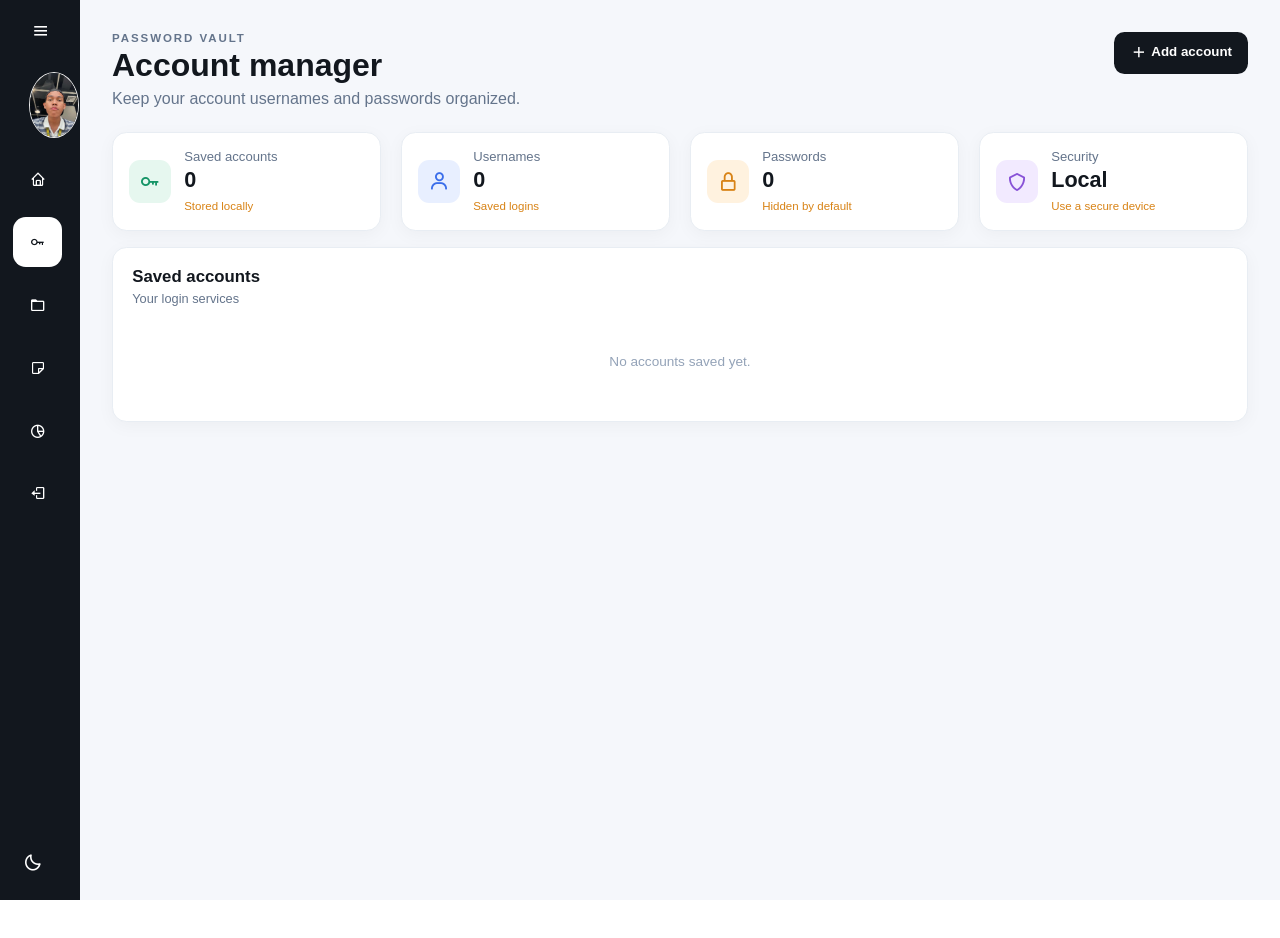
==== accounts.html @ 02d0ebcf "hopefully no bug" ====
<!DOCTYPE html>
<html lang="en">
<head>
    <meta charset="UTF-8">
    <meta name="viewport" content="width=device-width, initial-scale=1.0">
    <title>Account Manager</title>
    <link href='https://unpkg.com/boxicons@2.1.4/css/boxicons.min.css' rel='stylesheet'>
<link rel="stylesheet" href="homestyle.css">
</head>
<body>
    
    <aside id="sidebar"></aside>
    <main class="main-content dashboard-content">
        <div class="dashboard-header">
            <div>
                <p class="eyebrow">PASSWORD VAULT</p>
                <h1>Account manager</h1>
                <p class="welcome-text">Keep your account usernames and passwords organized.</p>
            </div>
            <button class="action-button" id="addSocialButton" type="button">
                <i class="bx bx-plus"></i>
                Add account
            </button>
        </div>
        <section class="panel form-panel" id="socialAccountFormPanel" hidden>
            <div class="panel-heading"><div><h2 id="accountFormTitle">Add an account</h2><p id="accountFormDescription">Save a service, username, and password.</p></div></div>
            <form id="socialAccountForm" class="inline-form">
                <input id="accountEditIndex" type="hidden" value="">
                <input id="socialPlatform" required placeholder="Service (e.g. Gmail)" aria-label="Service name">
                <input id="socialHandle" required placeholder="Username or email" aria-label="Username or email">
                <div class="password-field">
                    <input id="accountPassword" required type="password" placeholder="Password" aria-label="Password">
                    <button class="text-button password-toggle icon-button" type="button" data-target="accountPassword" aria-label="Show password"><i class="bx bx-show"></i></button>
                </div>
                <input id="accountUrl" type="url" placeholder="Website URL (optional)" aria-label="Website URL">
                <input id="accountLogo" type="url" placeholder="Logo image URL (optional)" aria-label="Logo image URL">
                <button class="action-button" id="accountSubmitButton" type="submit">Save account</button>
                <button class="text-button cancel-edit" id="cancelEditButton" type="button" hidden>Cancel</button>
            </form>
        </section>

        <section class="stats-grid" aria-label="Account statistics">
            <article class="stat-card">
                <div class="stat-icon sales-icon"><i class="bx bx-key"></i></div>
                <div><p>Saved accounts</p><h2 id="accountTotal">0</h2><span class="neutral">Stored locally</span></div>
            </article>
            <article class="stat-card">
                <div class="stat-icon orders-icon"><i class="bx bx-user"></i></div>
                <div><p>Usernames</p><h2 id="usernameTotal">0</h2><span class="neutral">Saved logins</span></div>
            </article>
            <article class="stat-card">
                <div class="stat-icon products-icon"><i class="bx bx-lock-alt"></i></div>
                <div><p>Passwords</p><h2 id="passwordTotal">0</h2><span class="neutral">Hidden by default</span></div>
            </article>
            <article class="stat-card">
                <div class="stat-icon customers-icon"><i class="bx bx-shield"></i></div>
                <div><p>Security</p><h2>Local</h2><span class="neutral">Use a secure device</span></div>
            </article>
        </section>

        <section class="dashboard-panels account-panels">
            <article class="panel orders-panel">
                <div class="panel-heading">
                    <div>
                        <h2>Saved accounts</h2>
                        <p>Your login services</p>
                    </div>
                </div>
                <div class="order-list" id="socialAccountsList">
                    <p class="empty-state">No accounts saved yet.</p>
                </div>
            </article>
        </section>
    </main>
</body>
<script src="sidebar.js"></script>
<script src="logout.js"></script>
<script src="accounts.js"></script>
</html>
---- homestyle.css ----
*{
    margin: 0;
    padding: 0;
    box-sizing: border-box;
    font-family: 'Segoe UI', Tahoma, Geneva, Verdana, sans-serif;
}

.user-img{
    width: 50px;
    border-radius: 100%;
    border: 1px solid #eee;
}

.sidebar {
    position: absolute;
    top: 0;
    left: 0;
    height: 100vh;
    width: 80px;
    background-color: #12171e;
    padding: .4rem 0.8rem;
    transition: none;
}
.main-content {
    position: relative;
    left: 80px;
    width: calc(100% - 80px);
    min-height: 100vh;
    padding: 2rem;
    transition: all 0.5s ease;
}
.sidebar.active ~ .main-content {
    left: 250px;
    width: calc(100% - 250px);
}
.container {
    text-align: left;
}
.sidebar.active {
width: 250px;
}

.sidebar #btn {
    position: absolute;
    color: #fff;
    top: .4rem;
    left: 50%;
    right: auto;
    transform: translateX(-50%);
    width: 40px;
    height: 50px;
    font-size: 1.2rem;
    line-height: 50px;
    text-align: center;
    cursor: pointer;
    z-index: 3;
    background: transparent;
    border: 0;
}
.sidebar.active #btn{
    left: 90%;
    right: auto;
    transform: translateX(-50%);
}

.sidebar .top .logo {
    color: #fff;
    display: flex;
    height: 50px;
    width: 100%;
    align-items: center;
    pointer-events: none;
    opacity: 0;
}

.sidebar.active .top .logo{
    opacity: 1;
}
.top .logo {
    font-size: 1.5rem;
    margin-right: 5px;
}
.user {
display: flex;
align-items: center;
margin: 1rem;
}
.user p {
    color: #fff;
    opacity: 1;
    margin-right: 1rem;
}
.bold {
    font-weight: 600;
}
.sidebar p{
    opacity: 0;
}
.sidebar.sidebar.active p{
    opacity: 1;
}

.sidebar ul li {
    position: relative;
    list-style-type:none;
    height: 50px;
    width: 90%;
    margin: 0;
    line-height: 50px;
}
.sidebar ul {
    display: flex;
    flex-direction: column;
    gap: 0.8rem;
    width: 100%;
    margin: 0;
    padding: 0;
}
.sidebar ul li a{
    color: #fff;
    display: flex;
    align-items: center;
    height: 50px;
    text-decoration: none;
    border-radius: 0.8rem;
}

.sidebar ul li a:hover{
    background-color: #fff;
    color: #12171e;
}
.sidebar ul li a.active{
    background-color: #fff;
    color: #12171e;
}
.theme-toggle {
    position: absolute;
    top: auto;
    bottom: .75rem;
    left: .75rem;
    right: auto;
    width: 40px;
    height: 50px;
    border: 0;
    padding: 0;
    display: flex;
    align-items: center;
    background: transparent;
    color: #fff;
    cursor: pointer;
    border-radius: 0.8rem;
    font: inherit;
    text-align: left;
}
.theme-toggle:hover { background: #fff; color: #12171e; }
.theme-toggle i { flex: 0 0 50px; width: 50px; text-align: center; font-size: 1.2rem; }
.theme-toggle .nav-item { opacity: 0; }
.theme-toggle i { flex: 0 0 40px; width: 40px; }
.sidebar.active .theme-toggle .nav-item { opacity: 1; }
.sidebar.active .theme-toggle { left: .75rem; right: auto; width: 8rem; }
.sidebar ul li a i {
    flex: 0 0 50px;
    width: 50px;
    min-width: 50px;
    text-align: center;
    height: 50px;
    border-radius: 12px;
    line-height: 50px;
}

.sidebar .nav-item{
    opacity: 0;
    height: 50px;
    line-height: 50px;
}
.sidebar.active .nav-item{
    opacity: 1;
}
.sidebar ul li .tooltip {
    position: absolute;
    left: calc(100% + 0.75rem);
    top: 50%;
    transform: translateY(-50%);
    background: #12171e;
    color: #fff;
    box-shadow: 0 0.5rem 0.8rem rgba(0, 0, 0, 0.2);
    border-radius: .6rem;
    padding: .4rem 1.2rem;
    line-height: 1.8rem;
    z-index: 20;
    opacity: 0;
    pointer-events: none;
    white-space: nowrap;
}
.sidebar ul li:hover .tooltip {
    opacity: 1;
}
.sidebar.active ul li .tooltip {
    display: none;
}

.dashboard-content {
    background: #f5f7fb;
    color: #12171e;
}

.dashboard-header {
    display: flex;
    align-items: flex-start;
    justify-content: space-between;
    gap: 1rem;
    margin-bottom: 1.5rem;
}

.dashboard-header h1 {
    font-size: 2rem;
    margin: 0.2rem 0 0.35rem;
}

.eyebrow {
    color: #64748b;
    font-size: 0.72rem;
    font-weight: 700;
    letter-spacing: 0.12rem;
}

.welcome-text,
.panel-heading p {
    color: #64748b;
}

.action-button {
    border: 0;
    border-radius: 0.65rem;
    background: #12171e;
    color: #fff;
    padding: 0.75rem 1rem;
    font-weight: 600;
    cursor: pointer;
}

.action-button i {
    vertical-align: middle;
    font-size: 1.1rem;
}

.stats-grid {
    display: grid;
    grid-template-columns: repeat(4, minmax(0, 1fr));
    gap: 1rem;
    margin-bottom: 1rem;
}

.stat-card,
.panel {
    background: #fff;
    border: 1px solid #e8edf3;
    border-radius: 0.9rem;
    box-shadow: 0 4px 18px rgba(18, 23, 30, 0.04);
}

.stat-card {
    display: flex;
    align-items: center;
    gap: 0.8rem;
    padding: 1rem;
}

.stat-icon {
    display: grid;
    place-items: center;
    width: 2.65rem;
    height: 2.65rem;
    border-radius: 0.7rem;
    font-size: 1.35rem;
}

.sales-icon { background: #e6f7ef; color: #159466; }
.orders-icon { background: #e8efff; color: #3b6eea; }
.products-icon { background: #fff2df; color: #d88316; }
.customers-icon { background: #f2eaff; color: #8852d7; }
.stat-card p { color: #64748b; font-size: 0.82rem; }
.stat-card h2 { margin: 0.2rem 0; font-size: 1.35rem; }
.positive, .neutral { font-size: 0.72rem; }
.positive { color: #159466; }
.neutral { color: #d88316; }

.dashboard-panels {
    display: grid;
    grid-template-columns: minmax(0, 1.4fr) minmax(300px, 1fr);
    gap: 1rem;
}

.panel { padding: 1.2rem; }
.panel-heading { display: flex; justify-content: space-between; align-items: flex-start; gap: 1rem; }
.panel-heading h2 { font-size: 1.05rem; margin-bottom: 0.25rem; }
.panel-heading p { font-size: 0.8rem; }
.panel-heading select { border: 1px solid #dfe5ec; border-radius: 0.45rem; padding: 0.45rem; color: #64748b; }
.view-link { color: #3b6eea; font-size: 0.8rem; text-decoration: none; font-weight: 600; }

.chart { display: flex; height: 220px; margin-top: 1.2rem; }
.chart-values { display: flex; flex-direction: column; justify-content: space-between; color: #94a3b8; font-size: 0.7rem; padding-bottom: 1.45rem; }
.chart-area { position: relative; flex: 1; margin-left: 0.8rem; }
.chart-area:before { content: ""; position: absolute; inset: 0 0 1.45rem; background: repeating-linear-gradient(to bottom, #e9eef4 0, #e9eef4 1px, transparent 1px, transparent 25%); }
.chart-bars { position: absolute; inset: 0 0 1.45rem; display: flex; align-items: flex-end; justify-content: space-around; padding: 0 1rem; }
.chart-bars span { width: 11%; max-width: 2.5rem; border-radius: 0.35rem 0.35rem 0 0; background: #b9c8e8; }
.chart-bars .current-bar { background: #12171e; }
.chart-labels { position: absolute; bottom: 0; left: 0; right: 0; display: flex; justify-content: space-around; color: #94a3b8; font-size: 0.7rem; }

.order-list { margin-top: 1rem; }
.empty-state { color: #94a3b8; font-size: 0.85rem; padding: 2rem 0; text-align: center; }
.order-row { display: grid; grid-template-columns: 2rem 1fr auto; align-items: center; gap: 0.65rem; padding: 0.8rem 0; border-bottom: 1px solid #eef1f5; }
.order-row:last-child { border-bottom: 0; }
.order-avatar { display: grid; place-items: center; width: 2rem; height: 2rem; border-radius: 50%; background: #dce9ff; color: #3b6eea; font-size: 0.68rem; font-weight: 700; }
.order-avatar.purple { background: #eee3ff; color: #8852d7; }
.order-avatar.orange { background: #ffead4; color: #d88316; }
.order-row strong, .order-row small { display: block; }
.order-row strong { font-size: 0.8rem; }
.order-row small { color: #94a3b8; font-size: 0.68rem; margin-top: 0.15rem; }
.order-row b { font-size: 0.78rem; }
.status { grid-column: 2 / 4; justify-self: start; padding: 0.2rem 0.45rem; border-radius: 0.35rem; font-size: 0.65rem; }
.shipped { color: #3b6eea; background: #e8efff; }
.pending { color: #d88316; background: #fff2df; }
.delivered { color: #159466; background: #e6f7ef; }

.quick-actions,
.home-panels,
.dashboard-panels,
.stats-grid,
.settings-grid {
    display: grid;
    gap: 1.25rem;
    margin-bottom: 1rem;
}

.quick-actions { grid-template-columns: repeat(3, minmax(0, 1fr)); }

.quick-action {
    display: flex;
    align-items: center;
    gap: 0.75rem;
    padding: 1rem;
    color: #12171e;
    background: #fff;
    border: 1px solid #e8edf3;
    border-radius: 0.9rem;
    text-decoration: none;
}

.quick-action > i:first-child {
    color: #3b6eea;
    font-size: 1.5rem;
}

.quick-action > i:last-child { margin-left: auto; color: #94a3b8; }
.quick-action strong, .quick-action small { display: block; }
.quick-action small { color: #64748b; margin-top: 0.25rem; }
.home-panels,
.dashboard-panels { grid-template-columns: minmax(0, 1.4fr) minmax(260px, 1fr); }
.account-panels { grid-template-columns: 1fr; }
.panel-icon { color: #3b6eea; font-size: 1.4rem; }
.home-empty { display: flex; flex-direction: column; align-items: center; gap: 0.35rem; padding: 2.5rem 1rem; }
.home-empty i { font-size: 2rem; color: #94a3b8; }
.home-empty span { color: #94a3b8; font-size: 0.8rem; text-align: center; }
.summary-list { margin-top: 0.8rem; }
.summary-list div { display: flex; justify-content: space-between; padding: 0.7rem 0; border-bottom: 1px solid #eef1f5; color: #64748b; }
.summary-list div:last-child { border-bottom: 0; }
.summary-list strong { color: #12171e; }
.settings-grid { grid-template-columns: repeat(2, minmax(0, 1fr)); }
.settings-card { display: flex; flex-direction: column; gap: 0.5rem; }
.settings-card .panel-heading { margin-bottom: 0.5rem; }
.settings-card label { color: #475569; font-size: 0.82rem; font-weight: 600; }
.settings-card input { width: 100%; border: 1px solid #dfe5ec; border-radius: 0.5rem; padding: 0.7rem; font: inherit; }
.checkbox-row { display: flex; align-items: center; gap: 0.5rem; margin-top: 0.4rem; font-weight: 400 !important; }
.settings-actions { grid-column: 1 / -1; display: flex; align-items: center; justify-content: flex-end; gap: 1rem; }
.settings-success { color: #159466; font-size: 0.85rem; }
.settings-error { color: #dc3545; font-size: 0.85rem; }
.personal-info-form { max-width: 900px; }
.personal-info-grid { display: grid; grid-template-columns: repeat(2, minmax(0, 1fr)); gap: 1.25rem; margin-top: 1rem; }
.personal-info-grid label { color: #475569; font-size: 0.82rem; font-weight: 600; }
.personal-info-grid input, .personal-info-grid textarea { display: block; width: 100%; margin-top: 0.35rem; border: 1px solid #dfe5ec; border-radius: 0.5rem; padding: 0.7rem; font: inherit; resize: vertical; }
.personal-info-grid .full-field { grid-column: 1 / -1; }
.note-preview { margin: 0 0 0.8rem; color: #64748b; font-size: 0.85rem; }
.form-panel { margin-bottom: 1rem; }
.inline-form { display: flex; gap: 1rem; flex-wrap: wrap; margin-top: 1rem; }
.inline-form input { flex: 1 1 160px; border: 1px solid #dfe5ec; border-radius: 0.5rem; padding: 0.7rem; font: inherit; }
.password-field { position: relative; display: flex; flex: 1 1 160px; }
.password-field input { min-width: 0; width: 100%; padding-right: 3.5rem; }
.password-field .password-toggle { position: absolute; top: 50%; right: 0.7rem; transform: translateY(-50%); }
.data-list { margin-top: 0.8rem; }
.data-row { display: grid; grid-template-columns: minmax(0, 1.5fr) minmax(0, 1fr) minmax(0, 1fr); gap: 1.25rem; padding: 0.85rem 0; border-bottom: 1px solid #eef1f5; color: #64748b; }
.data-row strong { color: #12171e; }
.text-button { border: 0; background: transparent; color: #3b6eea; cursor: pointer; font: inherit; font-size: 0.78rem; }
.account-row { display: grid; grid-template-columns: 2.5rem minmax(0, 1fr) auto; align-items: center; gap: 0.75rem; padding: 0.85rem 0; border-bottom: 1px solid #eef1f5; }
.account-row:last-child { border-bottom: 0; }
.account-logo { display: grid; place-items: center; width: 2.5rem; height: 2.5rem; border-radius: 0.65rem; object-fit: contain; background: #eef3ff; color: #3b6eea; font-weight: 700; }
.account-details strong, .account-details span { display: block; }
.account-details strong { color: #12171e; font-size: 0.85rem; }
.account-details span { color: #64748b; font-size: 0.78rem; margin-top: 0.2rem; overflow-wrap: anywhere; }
.account-password { display: inline-flex; align-items: center; gap: 0.4rem; }
.masked-password { color: #475569; font-family: monospace; letter-spacing: 0.08rem; }
.account-actions { position: relative; display: flex; align-items: center; justify-content: flex-end; gap: 0.45rem; }
.icon-button { display: inline-grid; place-items: center; border: 0; background: transparent; color: #64748b; cursor: pointer; padding: 0.35rem; font-size: 1.1rem; line-height: 1; }
.icon-button:hover, .account-menu-toggle:hover { color: #3b6eea; }
.account-menu-toggle { border: 0; background: transparent; color: #64748b; cursor: pointer; padding: 0.35rem; font-size: 1.25rem; }
.account-menu { position: absolute; top: calc(100% + 0.25rem); right: 0; z-index: 10; min-width: 10.5rem; padding: 0.35rem; background: #fff; border: 1px solid #e8edf3; border-radius: 0.55rem; box-shadow: 0 8px 20px rgba(18, 23, 30, 0.12); }
.account-menu button { display: block; width: 100%; border: 0; background: transparent; color: #475569; cursor: pointer; padding: 0.5rem 0.65rem; text-align: left; font: inherit; font-size: 0.78rem; border-radius: 0.35rem; }
.account-menu button:hover { background: #f1f5fb; color: #12171e; }
.account-menu .danger-action { color: #dc3545; }
.account-action-status { color: #159466; font-size: 0.72rem; }
.favorite-mark { color: #d88316; font-size: 0.8rem; }
.account-extra { display: flex; flex-wrap: wrap; gap: 0.75rem; margin-top: 0.45rem; color: #64748b; font-size: 0.75rem; }
.account-extra a { color: #3b6eea; text-decoration: none; }
.cancel-edit { padding: 0.7rem; }
[hidden] { display: none !important; }

body.dark-mode .dashboard-content { background: #101722 !important; color: #f8fafc; }
body.dark-mode .stat-card,
body.dark-mode .panel,
body.dark-mode .quick-action { background: #182231; border-color: #2b394c; color: #f8fafc; }
body.dark-mode .welcome-text,
body.dark-mode .panel-heading p,
body.dark-mode .stat-card p,
body.dark-mode .quick-action small,
body.dark-mode .account-details span,
body.dark-mode .empty-state,
body.dark-mode .summary-list div { color: #a9b7c8; }
body.dark-mode .stat-card h2,
body.dark-mode .summary-list strong,
body.dark-mode .quick-action,
body.dark-mode .account-details strong,
body.dark-mode .panel-heading h2 { color: #f8fafc; }
body.dark-mode .action-button { background: #f8fafc; color: #101722; }
body.dark-mode .settings-card input,
body.dark-mode .personal-info-grid input,
body.dark-mode .personal-info-grid textarea,
body.dark-mode .inline-form input { background: #101722; border-color: #35465c; color: #f8fafc; }
body.dark-mode .account-menu { background: #182231; border-color: #35465c; }
body.dark-mode .account-menu button { color: #d7e0eb; }
body.dark-mode .account-menu button:hover { background: #263449; color: #fff; }
body.dark-mode .account-row,
body.dark-mode .data-row,
body.dark-mode .summary-list div { border-color: #2b394c; }
body.dark-mode .quick-action { border-color: #2b394c; }
body.dark-mode .account-menu-toggle,
body.dark-mode .icon-button { color: #a9b7c8; }
body.dark-mode .chart-area:before { background: repeating-linear-gradient(to bottom, #2b394c 0, #2b394c 1px, transparent 1px, transparent 25%); }
body.dark-mode .chart-bars .current-bar { background: #f8fafc; }

@media (max-width: 768px) {
    body {
        overflow-x: hidden;
        padding-bottom: 76px;
    }

    .sidebar,
    .sidebar.active {
        position: fixed;
        top: auto;
        bottom: 0;
        left: 0;
        z-index: 1000;
        width: 100vw;
        max-width: 100vw;
        height: 76px;
        padding: 0;
        border-top: 1px solid rgba(255, 255, 255, 0.12);
    }

    .sidebar .top {
        position: relative;
        width: 100%;
        height: 100%;
    }

    .sidebar .logo,
    .sidebar .user,
    .sidebar #btn {
        display: none;
    }

    .sidebar ul {
        position: absolute;
        left: 0;
        bottom: 0;
        display: flex;
        flex-direction: row;
        width: 100%;
        height: 100%;
        margin: 0;
        padding: 0;
        align-items: stretch;
        justify-content: space-around;
        gap: 0;
    }

    .sidebar ul li {
        flex: 1 1 0;
        width: auto;
        height: 100%;
        margin: 0;
        line-height: normal;
    }

    .sidebar ul li a,
    .sidebar ul li a.active {
        height: 100%;
        min-width: 0;
        padding: 6px 2px;
        border-radius: 0;
        flex-direction: column;
        justify-content: center;
        gap: 2px;
    }

    .sidebar .theme-toggle,
    .sidebar.active .theme-toggle {
        position: fixed;
        top: auto;
        left: 0.75rem;
        right: auto;
        bottom: 5.25rem;
        z-index: 1001;
        width: 2.75rem;
        height: 2.75rem;
        padding: 0;
        border-radius: 50%;
        justify-content: center;
        text-align: center;
    }

    .sidebar .theme-toggle i {
        flex: 0 0 auto;
        width: auto;
        font-size: 1.35rem;
    }

    .sidebar .theme-toggle .nav-item {
        display: none;
    }

    .sidebar ul li a i {
        min-width: 0;
        width: auto;
        height: auto;
        line-height: 1;
        font-size: 1.35rem;
    }

    .sidebar .nav-item,
    .sidebar.active .nav-item {
        display: block;
        overflow: hidden;
        max-width: 100%;
        height: auto;
        font-size: 0.65rem;
        line-height: 1.1;
        text-overflow: ellipsis;
        white-space: nowrap;
        opacity: 1;
    }

    .sidebar ul li .tooltip,
    .sidebar.active ul li .tooltip,
    .sidebar ul li:hover .tooltip {
        display: none;
    }

    .main-content,
    .sidebar.active ~ .main-content {
        left: 0;
        width: 100%;
        min-height: calc(100vh - 76px);
        padding: 20px 16px 24px;
    }

    .main-content h1 {
        font-size: 1.75rem;
        line-height: 1.2;
        margin-bottom: 0.75rem;
    }

    .main-content p {
        font-size: 1rem;
        line-height: 1.5;
    }

    .sidebar ul li a:hover,
    .sidebar ul li a.active {
        background-color: #fff;
        color: #12171e;
    }

    .dashboard-header {
        display: block;
    }

    .dashboard-header .action-button {
        margin-top: 1rem;
    }

    .stats-grid,
    .dashboard-panels,
    .quick-actions,
    .home-panels,
    .settings-grid {
        grid-template-columns: 1fr;
    }

    .stat-card {
        min-width: 0;
    }

    .panel-heading select {
        max-width: 8rem;
    }

    .settings-actions {
        grid-column: auto;
        justify-content: space-between;
    }

    .personal-info-grid {
        grid-template-columns: 1fr;
    }

    .personal-info-grid .full-field {
        grid-column: auto;
    }

    .inline-form {
        flex-direction: column;
    }

    .inline-form .action-button {
        width: 100%;
    }

    .data-row {
        grid-template-columns: 1fr;
        gap: 0.25rem;
    }

    .account-row {
        grid-template-columns: 2.5rem minmax(0, 1fr);
    }

    .account-password {
        grid-column: 2;
    }

    .account-actions {
        grid-column: 2;
        justify-content: flex-end;
    }
}
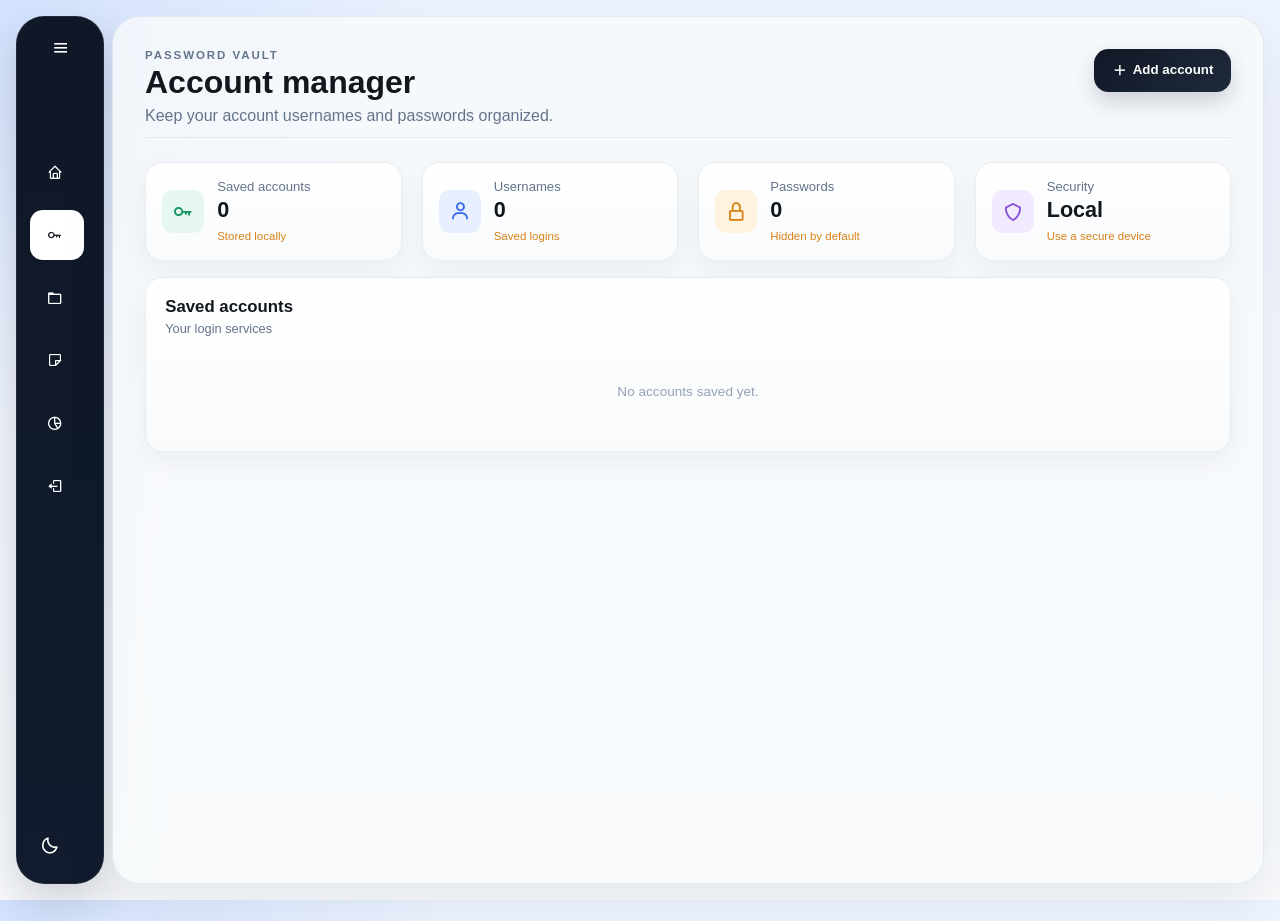
==== commit b5020939: "update" ====
--- a/accounts.html
+++ b/accounts.html
@@ -4,6 +4,8 @@
     <meta charset="UTF-8">
     <meta name="viewport" content="width=device-width, initial-scale=1.0">
     <title>Account Manager</title>
+    <link rel="manifest" href="manifest.webmanifest">
+    <meta name="theme-color" content="#12171e">
     <link href='https://unpkg.com/boxicons@2.1.4/css/boxicons.min.css' rel='stylesheet'>
 <link rel="stylesheet" href="homestyle.css">
 </head>
@@ -76,4 +78,5 @@
 <script src="sidebar.js"></script>
 <script src="logout.js"></script>
 <script src="accounts.js"></script>
+<script src="pwa.js"></script>
 </html>
--- a/homestyle.css
+++ b/homestyle.css
@@ -5,6 +5,13 @@
     font-family: 'Segoe UI', Tahoma, Geneva, Verdana, sans-serif;
 }
 
+body {
+    background:
+        radial-gradient(circle at top left, rgba(59, 130, 246, 0.15), transparent 28%),
+        linear-gradient(180deg, #edf3ff 0%, #f8fafc 100%);
+    color: #0f172a;
+}
+
 .user-img{
     width: 50px;
     border-radius: 100%;
@@ -13,25 +20,34 @@
 
 .sidebar {
     position: absolute;
-    top: 0;
-    left: 0;
-    height: 100vh;
-    width: 80px;
-    background-color: #12171e;
-    padding: .4rem 0.8rem;
+    top: 16px;
+    left: 16px;
+    height: calc(100vh - 32px);
+    width: 88px;
+    background: linear-gradient(180deg, #101827 0%, #111b2d 100%);
+    border: 1px solid rgba(148, 163, 184, 0.12);
+    border-radius: 28px;
+    box-shadow: 0 18px 44px rgba(15, 23, 42, 0.18);
+    padding: .75rem 0.8rem;
     transition: none;
 }
 .main-content {
     position: relative;
-    left: 80px;
-    width: calc(100% - 80px);
-    min-height: 100vh;
+    left: 112px;
+    width: calc(100% - 128px);
+    min-height: calc(100vh - 32px);
+    margin: 16px 0;
     padding: 2rem;
+    border-radius: 28px;
+    background: rgba(255, 255, 255, 0.82);
+    backdrop-filter: blur(18px);
+    border: 1px solid rgba(148, 163, 184, 0.18);
+    box-shadow: 0 20px 52px rgba(15, 23, 42, 0.08);
     transition: all 0.5s ease;
 }
 .sidebar.active ~ .main-content {
-    left: 250px;
-    width: calc(100% - 250px);
+    left: 266px;
+    width: calc(100% - 282px);
 }
 .container {
     text-align: left;
@@ -200,7 +216,7 @@
 }
 
 .dashboard-content {
-    background: #f5f7fb;
+    background: rgba(248, 250, 252, 0.8);
     color: #12171e;
 }
 
@@ -210,6 +226,8 @@
     justify-content: space-between;
     gap: 1rem;
     margin-bottom: 1.5rem;
+    padding-bottom: 0.75rem;
+    border-bottom: 1px solid rgba(148, 163, 184, 0.18);
 }
 
 .dashboard-header h1 {
@@ -231,12 +249,13 @@
 
 .action-button {
     border: 0;
-    border-radius: 0.65rem;
-    background: #12171e;
+    border-radius: 0.9rem;
+    background: linear-gradient(135deg, #111827 0%, #1f2a3a 100%);
     color: #fff;
-    padding: 0.75rem 1rem;
-    font-weight: 600;
+    padding: 0.8rem 1.1rem;
+    font-weight: 700;
     cursor: pointer;
+    box-shadow: 0 10px 22px rgba(15, 23, 42, 0.18);
 }
 
 .action-button i {
@@ -253,10 +272,10 @@
 
 .stat-card,
 .panel {
-    background: #fff;
-    border: 1px solid #e8edf3;
-    border-radius: 0.9rem;
-    box-shadow: 0 4px 18px rgba(18, 23, 30, 0.04);
+    background: linear-gradient(180deg, rgba(255,255,255,0.96), rgba(248,250,252,0.96));
+    border: 1px solid rgba(148, 163, 184, 0.18);
+    border-radius: 1.1rem;
+    box-shadow: 0 10px 24px rgba(15, 23, 42, 0.05);
 }
 
 .stat-card {
@@ -334,21 +353,36 @@
 }
 
 .quick-actions { grid-template-columns: repeat(3, minmax(0, 1fr)); }
+.home-tools { grid-template-columns: repeat(4, minmax(0, 1fr)); }
 
 .quick-action {
     display: flex;
     align-items: center;
     gap: 0.75rem;
-    padding: 1rem;
+    padding: 1rem 1.05rem;
     color: #12171e;
-    background: #fff;
-    border: 1px solid #e8edf3;
+    background: linear-gradient(135deg, #ffffff 0%, #f4f8ff 100%);
+    border: 1px solid rgba(148, 163, 184, 0.2);
+    border-radius: 1rem;
+    text-decoration: none;
+    box-shadow: 0 12px 28px rgba(15, 23, 42, 0.04);
+    transition: transform 0.2s ease, box-shadow 0.2s ease, border-color 0.2s ease;
+}
+
+.quick-action:hover {
+    transform: translateY(-2px);
+    box-shadow: 0 16px 32px rgba(59, 130, 246, 0.12);
+    border-color: rgba(59, 130, 246, 0.28);
+}
+
+.quick-action > i:first-child {
+    display: grid;
+    place-items: center;
+    width: 3rem;
+    height: 3rem;
     border-radius: 0.9rem;
-    text-decoration: none;
-}
-
-.quick-action > i:first-child {
-    color: #3b6eea;
+    background: linear-gradient(135deg, #dfe9ff 0%, #eaf9f0 100%);
+    color: #2457d6;
     font-size: 1.5rem;
 }
 
@@ -366,6 +400,12 @@
 .summary-list div { display: flex; justify-content: space-between; padding: 0.7rem 0; border-bottom: 1px solid #eef1f5; color: #64748b; }
 .summary-list div:last-child { border-bottom: 0; }
 .summary-list strong { color: #12171e; }
+.note-row { align-items: center; }
+.note-row strong, .note-row span { display: block; }
+.note-row span { color: #64748b; font-size: 0.78rem; margin-top: 0.2rem; }
+.note-actions { display: flex; align-items: center; gap: 0.5rem; }
+.delete-button { color: #c24141; }
+.note-preview { padding: 0.75rem 0; color: #64748b; white-space: pre-wrap; }
 .settings-grid { grid-template-columns: repeat(2, minmax(0, 1fr)); }
 .settings-card { display: flex; flex-direction: column; gap: 0.5rem; }
 .settings-card .panel-heading { margin-bottom: 0.5rem; }
@@ -488,24 +528,27 @@
         width: 100%;
         height: 100%;
         margin: 0;
-        padding: 0;
+        padding: 0 4px 0 58px;
         align-items: stretch;
-        justify-content: space-around;
+        justify-content: space-between;
         gap: 0;
     }
 
     .sidebar ul li {
         flex: 1 1 0;
+        min-width: 0;
         width: auto;
         height: 100%;
         margin: 0;
         line-height: normal;
+        overflow: hidden;
     }
 
     .sidebar ul li a,
     .sidebar ul li a.active {
         height: 100%;
         min-width: 0;
+        width: 100%;
         padding: 6px 2px;
         border-radius: 0;
         flex-direction: column;
@@ -515,13 +558,15 @@
 
     .sidebar .theme-toggle,
     .sidebar.active .theme-toggle {
-        position: fixed;
-        top: auto;
-        left: 0.75rem;
+        position: absolute;
+        top: 50%;
+        left: 0.5rem;
         right: auto;
-        bottom: 5.25rem;
+        bottom: auto;
+        transform: translateY(-50%);
         z-index: 1001;
         width: 2.75rem;
+        min-width: 2.75rem;
         height: 2.75rem;
         padding: 0;
         border-radius: 50%;
